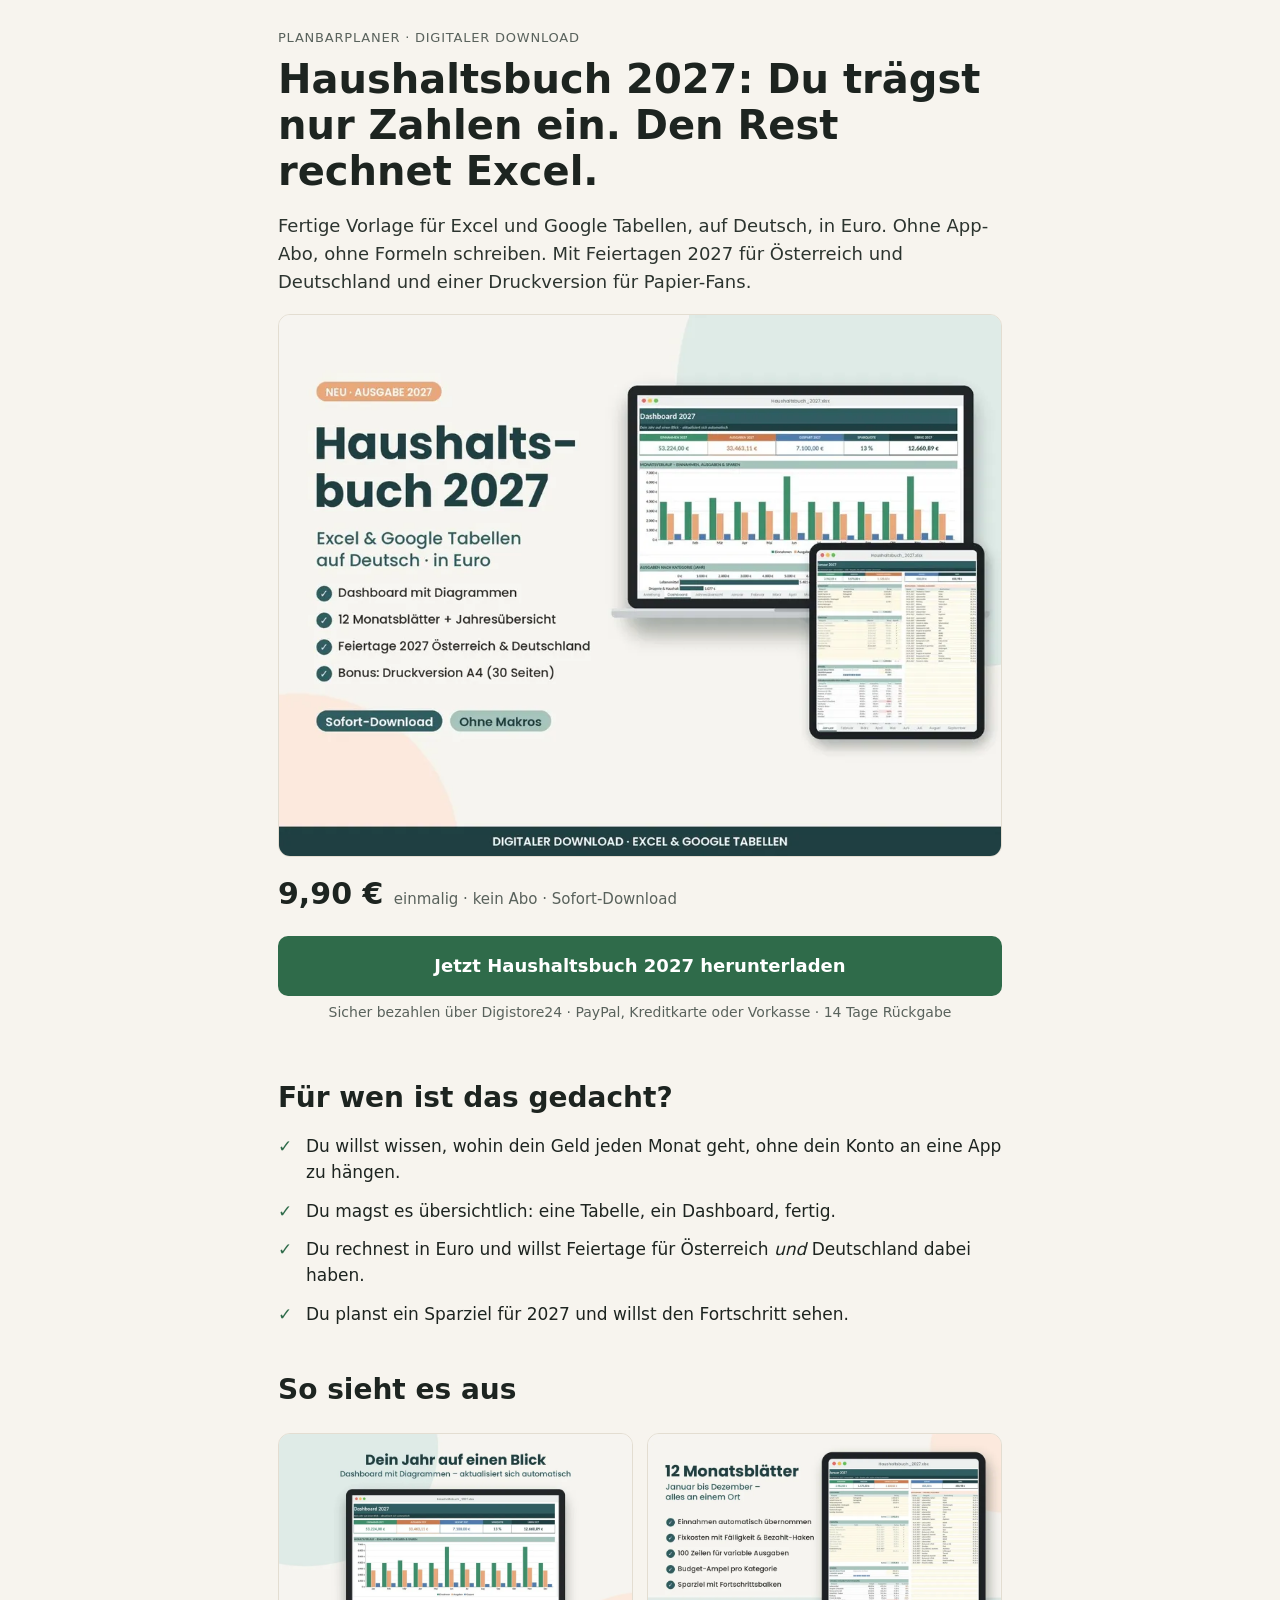
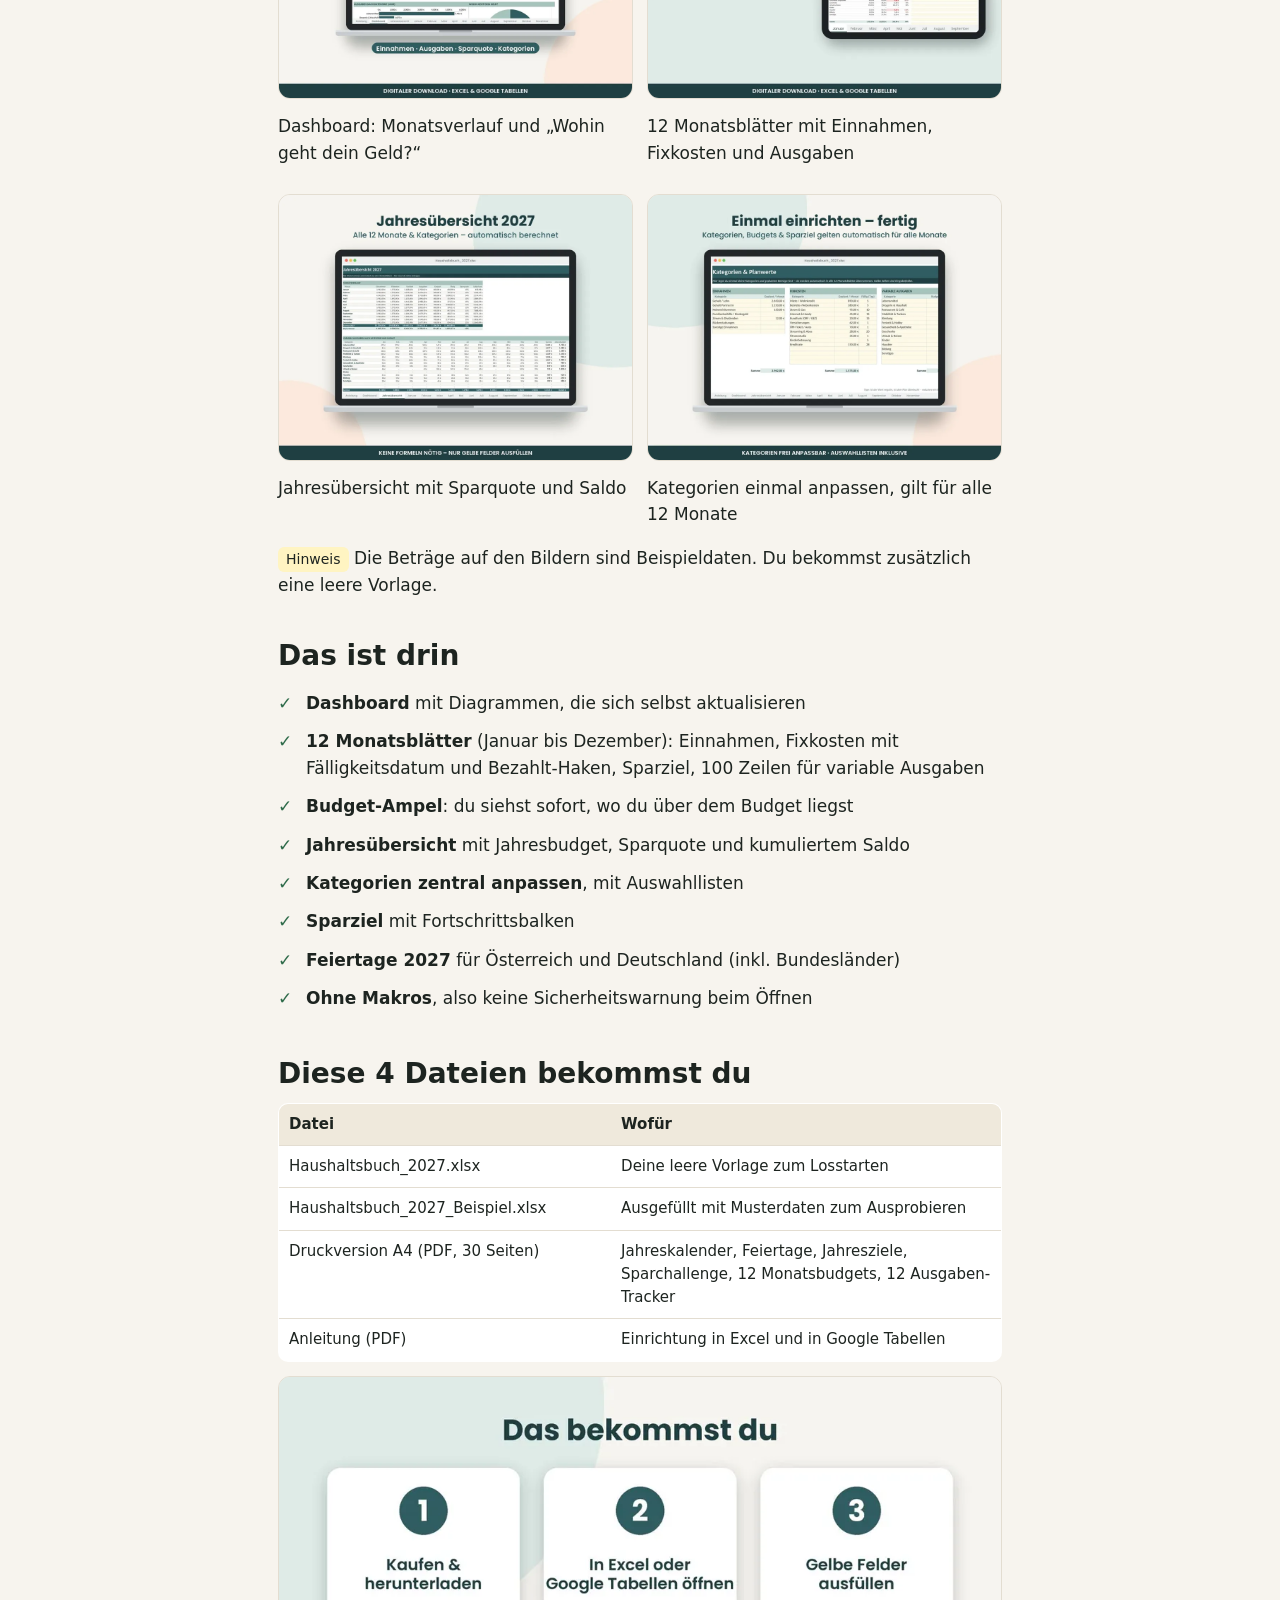
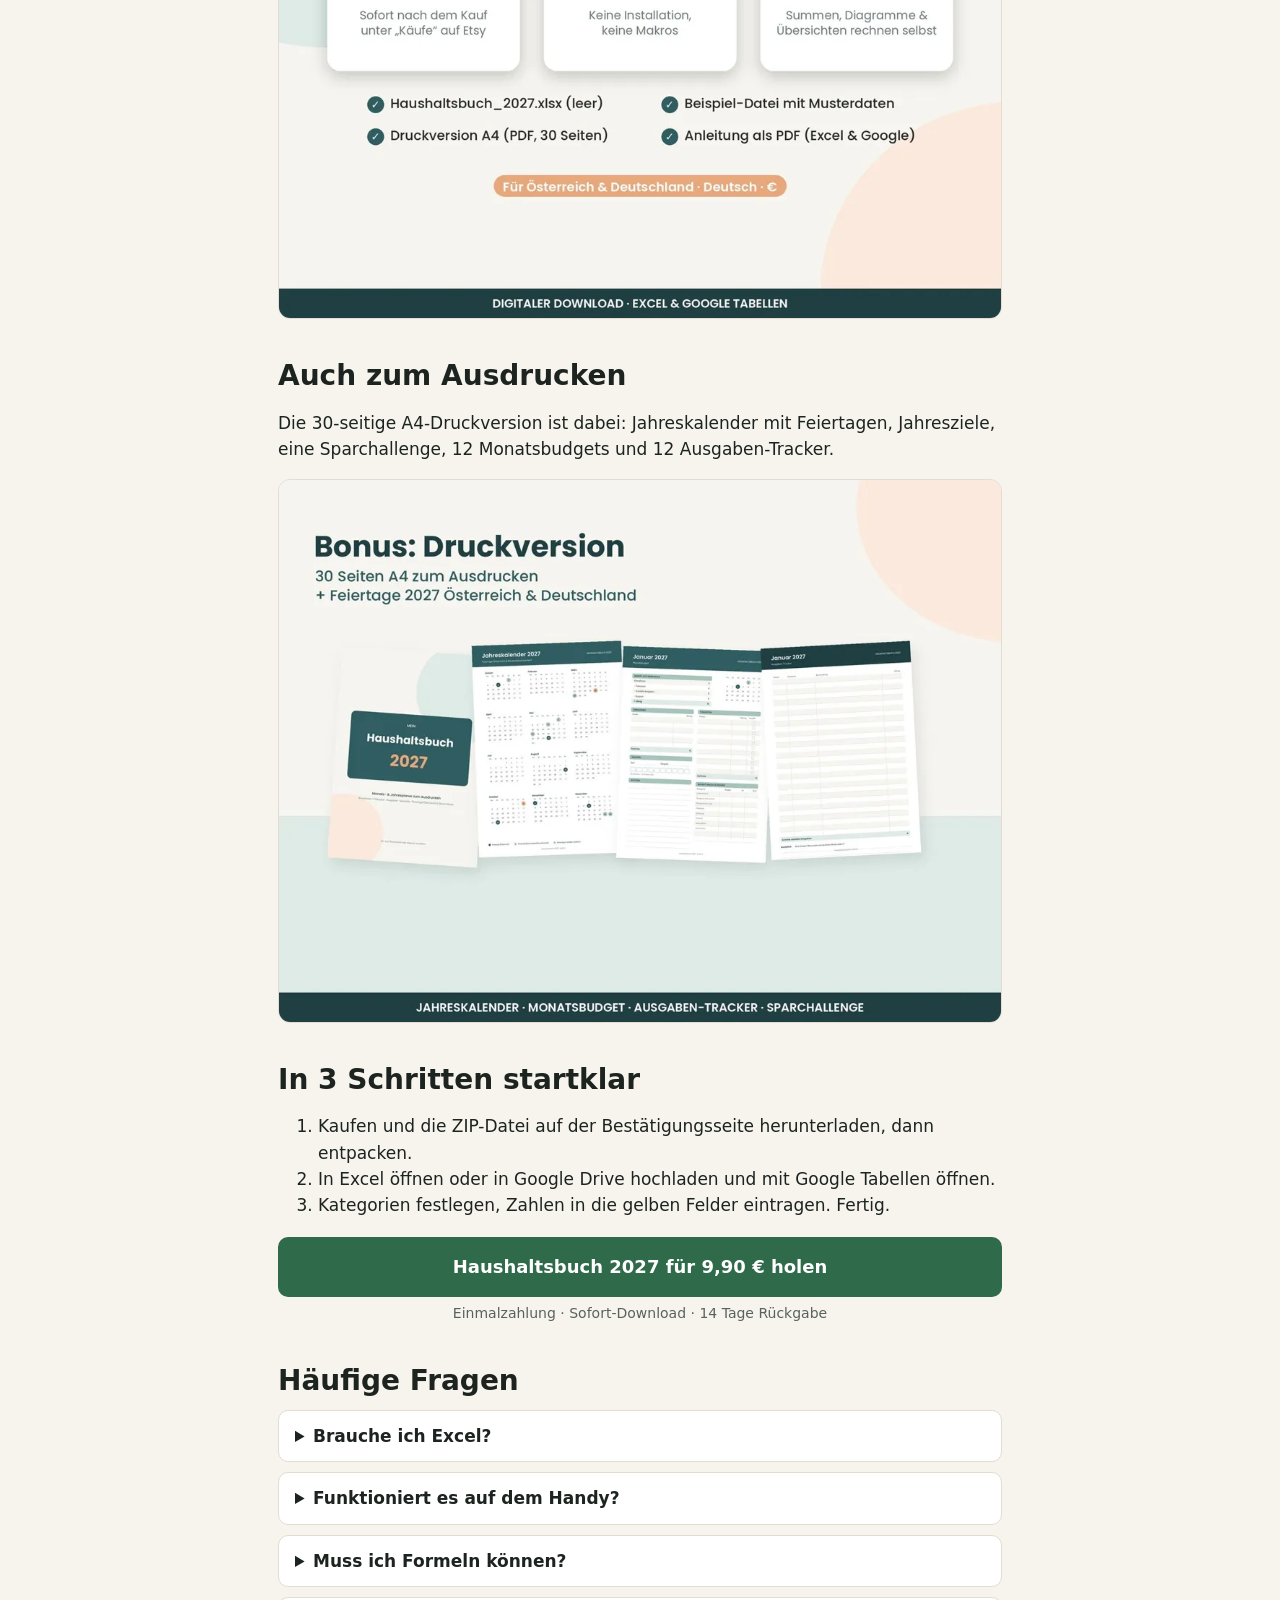
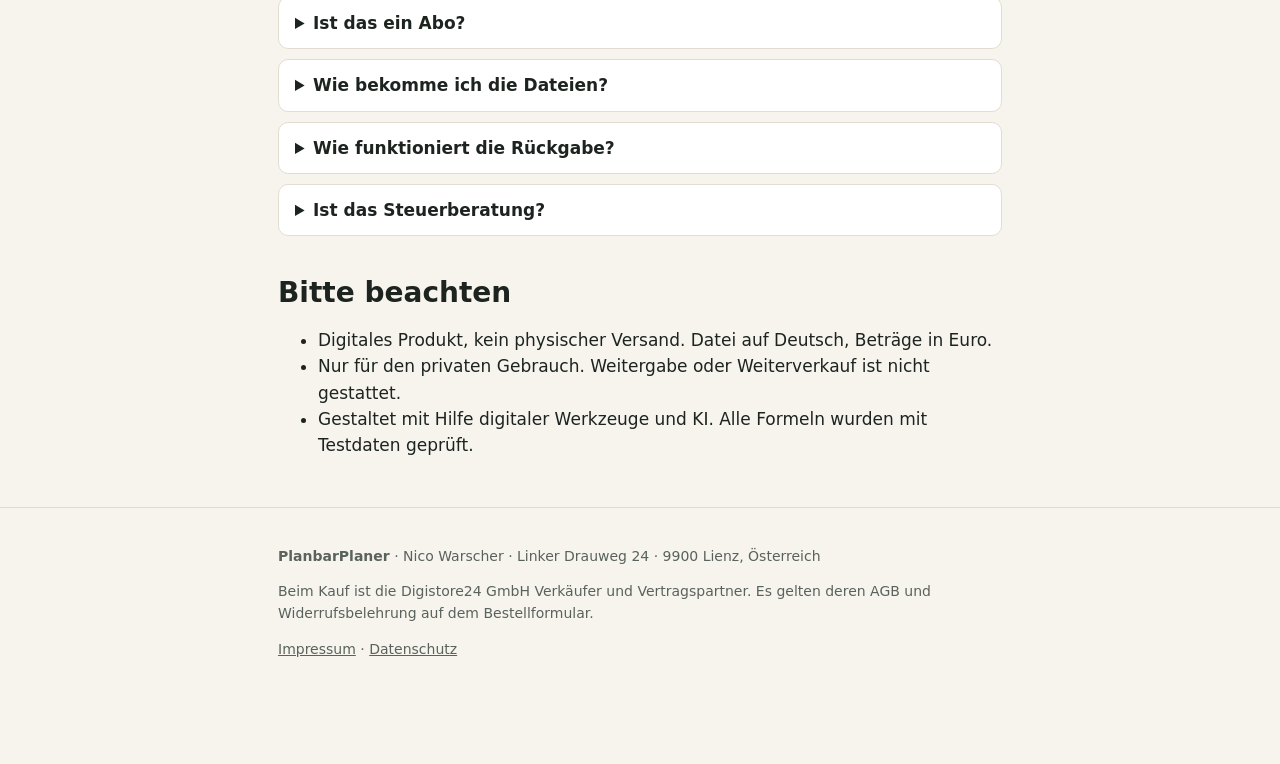
==== index.html @ 5f23e171 "Landingpage Haushaltsbuch 2027" ====
<!DOCTYPE html>
<html lang="de">
<head>
<meta charset="utf-8">
<meta name="viewport" content="width=device-width, initial-scale=1">
<title>Haushaltsbuch 2027 als Excel-Vorlage | ohne App-Abo | PlanbarPlaner</title>
<meta name="description" content="Fertiges Haushaltsbuch 2027 für Excel und Google Tabellen: nur gelbe Felder ausfüllen, Summen und Diagramme rechnen sich selbst. Mit Feiertagen für Österreich und Deutschland und Druckversion. 9,90 €, einmalig.">
<meta property="og:title" content="Haushaltsbuch 2027 – Excel & Google Tabellen">
<meta property="og:description" content="Nur gelbe Felder ausfüllen. Alles andere rechnet sich selbst. 9,90 € einmalig, Sofort-Download.">
<meta property="og:image" content="img/01_hero_haushaltsbuch_2027.webp">
<link rel="icon" href="data:,">
<link rel="stylesheet" href="style.css">
</head>
<body>
<header class="hero"><div class="wrap">
  <p class="kicker">PlanbarPlaner · Digitaler Download</p>
  <h1>Haushaltsbuch 2027: Du trägst nur Zahlen ein. Den Rest rechnet Excel.</h1>
  <p class="lead">Fertige Vorlage für Excel und Google Tabellen, auf Deutsch, in Euro. Ohne App-Abo, ohne Formeln schreiben. Mit Feiertagen 2027 für Österreich und Deutschland und einer Druckversion für Papier-Fans.</p>
  <img class="shot" src="img/01_hero_haushaltsbuch_2027.webp" width="1000" height="750" alt="Haushaltsbuch 2027: Dashboard mit Diagrammen und Monatsblätter auf Laptop und Tablet" fetchpriority="high">
  <p class="price">9,90 € <small>einmalig · kein Abo · Sofort-Download</small></p>
  <a class="btn" id="cta1" href="https://www.checkout-ds24.com/product/764030?ds24tr=lp" data-checkout>Jetzt Haushaltsbuch 2027 herunterladen</a>
  <p class="sub">Sicher bezahlen über Digistore24 · PayPal, Kreditkarte oder Vorkasse · 14 Tage Rückgabe</p>
</div></header>

<main class="wrap">

<h2>Für wen ist das gedacht?</h2>
<ul class="ticks">
  <li>Du willst wissen, wohin dein Geld jeden Monat geht, ohne dein Konto an eine App zu hängen.</li>
  <li>Du magst es übersichtlich: eine Tabelle, ein Dashboard, fertig.</li>
  <li>Du rechnest in Euro und willst Feiertage für Österreich <em>und</em> Deutschland dabei haben.</li>
  <li>Du planst ein Sparziel für 2027 und willst den Fortschritt sehen.</li>
</ul>

<h2>So sieht es aus</h2>
<div class="grid">
  <figure style="margin:0"><img class="shot" loading="lazy" src="img/02_dashboard_diagramme.webp" width="1000" height="750" alt="Dashboard mit Diagrammen: Monatsverlauf und Ausgaben nach Kategorie"><figcaption>Dashboard: Monatsverlauf und „Wohin geht dein Geld?“</figcaption></figure>
  <figure style="margin:0"><img class="shot" loading="lazy" src="img/03_monatsblaetter.webp" width="1000" height="750" alt="Monatsblatt mit Einnahmen, Fixkosten und Ausgaben"><figcaption>12 Monatsblätter mit Einnahmen, Fixkosten und Ausgaben</figcaption></figure>
  <figure style="margin:0"><img class="shot" loading="lazy" src="img/04_jahresuebersicht.webp" width="1000" height="750" alt="Jahresübersicht mit Sparquote und kumuliertem Saldo"><figcaption>Jahresübersicht mit Sparquote und Saldo</figcaption></figure>
  <figure style="margin:0"><img class="shot" loading="lazy" src="img/05_kategorien_einrichten.webp" width="1000" height="750" alt="Kategorien zentral anpassen"><figcaption>Kategorien einmal anpassen, gilt für alle 12 Monate</figcaption></figure>
</div>
<p><span class="tag">Hinweis</span> Die Beträge auf den Bildern sind Beispieldaten. Du bekommst zusätzlich eine leere Vorlage.</p>

<h2>Das ist drin</h2>
<ul class="ticks">
  <li><b>Dashboard</b> mit Diagrammen, die sich selbst aktualisieren</li>
  <li><b>12 Monatsblätter</b> (Januar bis Dezember): Einnahmen, Fixkosten mit Fälligkeitsdatum und Bezahlt-Haken, Sparziel, 100 Zeilen für variable Ausgaben</li>
  <li><b>Budget-Ampel</b>: du siehst sofort, wo du über dem Budget liegst</li>
  <li><b>Jahresübersicht</b> mit Jahresbudget, Sparquote und kumuliertem Saldo</li>
  <li><b>Kategorien zentral anpassen</b>, mit Auswahllisten</li>
  <li><b>Sparziel</b> mit Fortschrittsbalken</li>
  <li><b>Feiertage 2027</b> für Österreich und Deutschland (inkl. Bundesländer)</li>
  <li><b>Ohne Makros</b>, also keine Sicherheitswarnung beim Öffnen</li>
</ul>

<h2>Diese 4 Dateien bekommst du</h2>
<table>
  <tr><th>Datei</th><th>Wofür</th></tr>
  <tr><td>Haushaltsbuch_2027.xlsx</td><td>Deine leere Vorlage zum Losstarten</td></tr>
  <tr><td>Haushaltsbuch_2027_Beispiel.xlsx</td><td>Ausgefüllt mit Musterdaten zum Ausprobieren</td></tr>
  <tr><td>Druckversion A4 (PDF, 30 Seiten)</td><td>Jahreskalender, Feiertage, Jahresziele, Sparchallenge, 12 Monatsbudgets, 12 Ausgaben-Tracker</td></tr>
  <tr><td>Anleitung (PDF)</td><td>Einrichtung in Excel und in Google Tabellen</td></tr>
</table>
<img class="shot" loading="lazy" src="img/07_lieferumfang_so_gehts.webp" width="1000" height="750" alt="Lieferumfang und kurze Anleitung">

<h2>Auch zum Ausdrucken</h2>
<p>Die 30-seitige A4-Druckversion ist dabei: Jahreskalender mit Feiertagen, Jahresziele, eine Sparchallenge, 12 Monatsbudgets und 12 Ausgaben-Tracker.</p>
<img class="shot" loading="lazy" src="img/06_bonus_druckversion.webp" width="1000" height="750" alt="Druckversion A4 mit Jahreskalender, Monatsbudget und Ausgaben-Tracker">

<h2>In 3 Schritten startklar</h2>
<ol>
  <li>Kaufen und die ZIP-Datei auf der Bestätigungsseite herunterladen, dann entpacken.</li>
  <li>In Excel öffnen oder in Google Drive hochladen und mit Google Tabellen öffnen.</li>
  <li>Kategorien festlegen, Zahlen in die gelben Felder eintragen. Fertig.</li>
</ol>
<a class="btn" id="cta2" href="https://www.checkout-ds24.com/product/764030?ds24tr=lp" data-checkout>Haushaltsbuch 2027 für 9,90 € holen</a>
<p class="sub">Einmalzahlung · Sofort-Download · 14 Tage Rückgabe</p>

<h2>Häufige Fragen</h2>
<details><summary>Brauche ich Excel?</summary><p>Du brauchst Microsoft Excel (2016 oder neuer / Microsoft 365) oder ein kostenloses Google-Konto für Google Tabellen. Apple Numbers wird nicht offiziell unterstützt.</p></details>
<details><summary>Funktioniert es auf dem Handy?</summary><p>Die Vorlage ist für Computer und Tablet gedacht. Für das Handy ist sie nicht optimiert. Das Herunterladen der ZIP-Datei klappt aber auch im Handy-Browser.</p></details>
<details><summary>Muss ich Formeln können?</summary><p>Nein. Du trägst nur in die gelben Felder ein. Summen, Übersichten und Diagramme rechnen sich selbst.</p></details>
<details><summary>Ist das ein Abo?</summary><p>Nein. Du zahlst einmal 9,90 € und behältst die Dateien.</p></details>
<details><summary>Wie bekomme ich die Dateien?</summary><p>Als Download direkt nach der Zahlung über die Bestellbestätigungsseite von Digistore24. Es wird nichts per Post verschickt.</p></details>
<details><summary>Wie funktioniert die Rückgabe?</summary><p>Du hast 14 Tage Rückgaberecht. Die Abwicklung läuft über Digistore24.</p></details>
<details><summary>Ist das Steuerberatung?</summary><p>Nein. Das Haushaltsbuch ist ein Planungswerkzeug und keine Finanz- oder Steuerberatung.</p></details>

<h2>Bitte beachten</h2>
<ul>
  <li>Digitales Produkt, kein physischer Versand. Datei auf Deutsch, Beträge in Euro.</li>
  <li>Nur für den privaten Gebrauch. Weitergabe oder Weiterverkauf ist nicht gestattet.</li>
  <li>Gestaltet mit Hilfe digitaler Werkzeuge und KI. Alle Formeln wurden mit Testdaten geprüft.</li>
</ul>
</main>

<footer><div class="wrap">
  <p><b>PlanbarPlaner</b> · Nico Warscher · Linker Drauweg 24 · 9900 Lienz, Österreich</p>
  <p>Beim Kauf ist die Digistore24 GmbH Verkäufer und Vertragspartner. Es gelten deren AGB und Widerrufsbelehrung auf dem Bestellformular.</p>
  <p><a href="impressum.html">Impressum</a> · <a href="datenschutz.html">Datenschutz</a></p>
</div></footer>

<div class="sticky"><b>9,90 €</b><a id="cta3" href="https://www.checkout-ds24.com/product/764030?ds24tr=lp" data-checkout>Jetzt herunterladen</a></div>
<script>
/* Tracking: Quelle aus ?src= oder ?utm_source= (z. B. pinterest) als Digistore-ds24tr-Key an alle Kaufen-Links. Nur Buchstaben, Ziffern, - und _ (laut Digistore-Hilfe). */
(function(){try{var p=new URLSearchParams(location.search);var v=(p.get('src')||p.get('utm_source')||'').replace(/[^A-Za-z0-9_-]/g,'').slice(0,40);var c=(p.get('utm_campaign')||'').replace(/[^A-Za-z0-9_-]/g,'').slice(0,40);
var key='lp'+(v?'-'+v:'')+(c?'-'+c:'');
document.querySelectorAll('a[data-checkout]').forEach(function(a){a.href='https://www.checkout-ds24.com/product/764030?ds24tr='+encodeURIComponent(key);});}catch(e){}})();
</script>
</body>
</html>
---- style.css ----
:root{--bg:#f7f4ee;--ink:#1d2420;--mut:#59625c;--line:#e3ddd1;--acc:#2f6b4a;--acc2:#1f4a33;--card:#fff;--hl:#fff4c2}
*{box-sizing:border-box}
html{scroll-behavior:smooth}
body{margin:0;font:17px/1.55 system-ui,-apple-system,"Segoe UI",Roboto,sans-serif;background:var(--bg);color:var(--ink)}
.wrap{max-width:760px;margin:0 auto;padding:0 18px}
header.hero{padding:28px 0 8px}
.kicker{font-size:13px;letter-spacing:.06em;text-transform:uppercase;color:var(--mut);margin:0 0 8px}
h1{font-size:clamp(28px,7vw,40px);line-height:1.15;margin:0 0 12px}
h2{font-size:clamp(22px,5vw,28px);line-height:1.2;margin:40px 0 12px}
.lead{font-size:18px;color:#2c342f}
.btn{display:block;text-align:center;background:var(--acc);color:#fff;text-decoration:none;font-weight:700;padding:16px 20px;border-radius:10px;margin:18px 0 6px;font-size:18px}
.btn:hover,.btn:focus{background:var(--acc2)}
.sub{font-size:14px;color:var(--mut);text-align:center;margin:0 0 10px}
.price{font-size:30px;font-weight:800;margin:14px 0 0}
.price small{font-size:15px;font-weight:400;color:var(--mut)}
img{max-width:100%;height:auto;display:block}
.shot{border-radius:12px;border:1px solid var(--line);background:#fff;margin:14px 0}
ul.ticks{list-style:none;padding:0;margin:0}
ul.ticks li{padding:6px 0 6px 28px;position:relative}
ul.ticks li:before{content:"✓";position:absolute;left:0;color:var(--acc);font-weight:800}
.box{background:var(--card);border:1px solid var(--line);border-radius:12px;padding:16px 18px;margin:14px 0}
.grid{display:grid;gap:14px}
@media(min-width:700px){.grid{grid-template-columns:1fr 1fr}}
.tag{display:inline-block;background:var(--hl);border-radius:6px;padding:2px 8px;font-size:14px}
details{background:var(--card);border:1px solid var(--line);border-radius:10px;padding:12px 16px;margin:10px 0}
summary{cursor:pointer;font-weight:700}
details p{margin:8px 0 0;color:#2c342f}
table{width:100%;border-collapse:collapse;font-size:15px;background:#fff;border:1px solid var(--line);border-radius:10px;overflow:hidden}
td,th{padding:9px 10px;border-bottom:1px solid var(--line);text-align:left;vertical-align:top}
th{background:#efe9dc}
footer{margin-top:48px;padding:24px 0 90px;border-top:1px solid var(--line);font-size:14px;color:var(--mut)}
footer a{color:var(--mut)}
.sticky{position:fixed;left:0;right:0;bottom:0;background:#fffdf8;border-top:1px solid var(--line);padding:10px 16px;display:flex;gap:12px;align-items:center;justify-content:space-between;z-index:9}
.sticky b{font-size:18px}
.sticky a{background:var(--acc);color:#fff;text-decoration:none;font-weight:700;padding:11px 18px;border-radius:9px}
@media(min-width:900px){.sticky{display:none}}
.legal h2{font-size:20px;margin:28px 0 8px}.legal p,.legal li{font-size:16px}.back{display:inline-block;margin:20px 0}
table{table-layout:fixed}td,th{overflow-wrap:anywhere;word-break:break-word}th:first-child,td:first-child{width:46%}
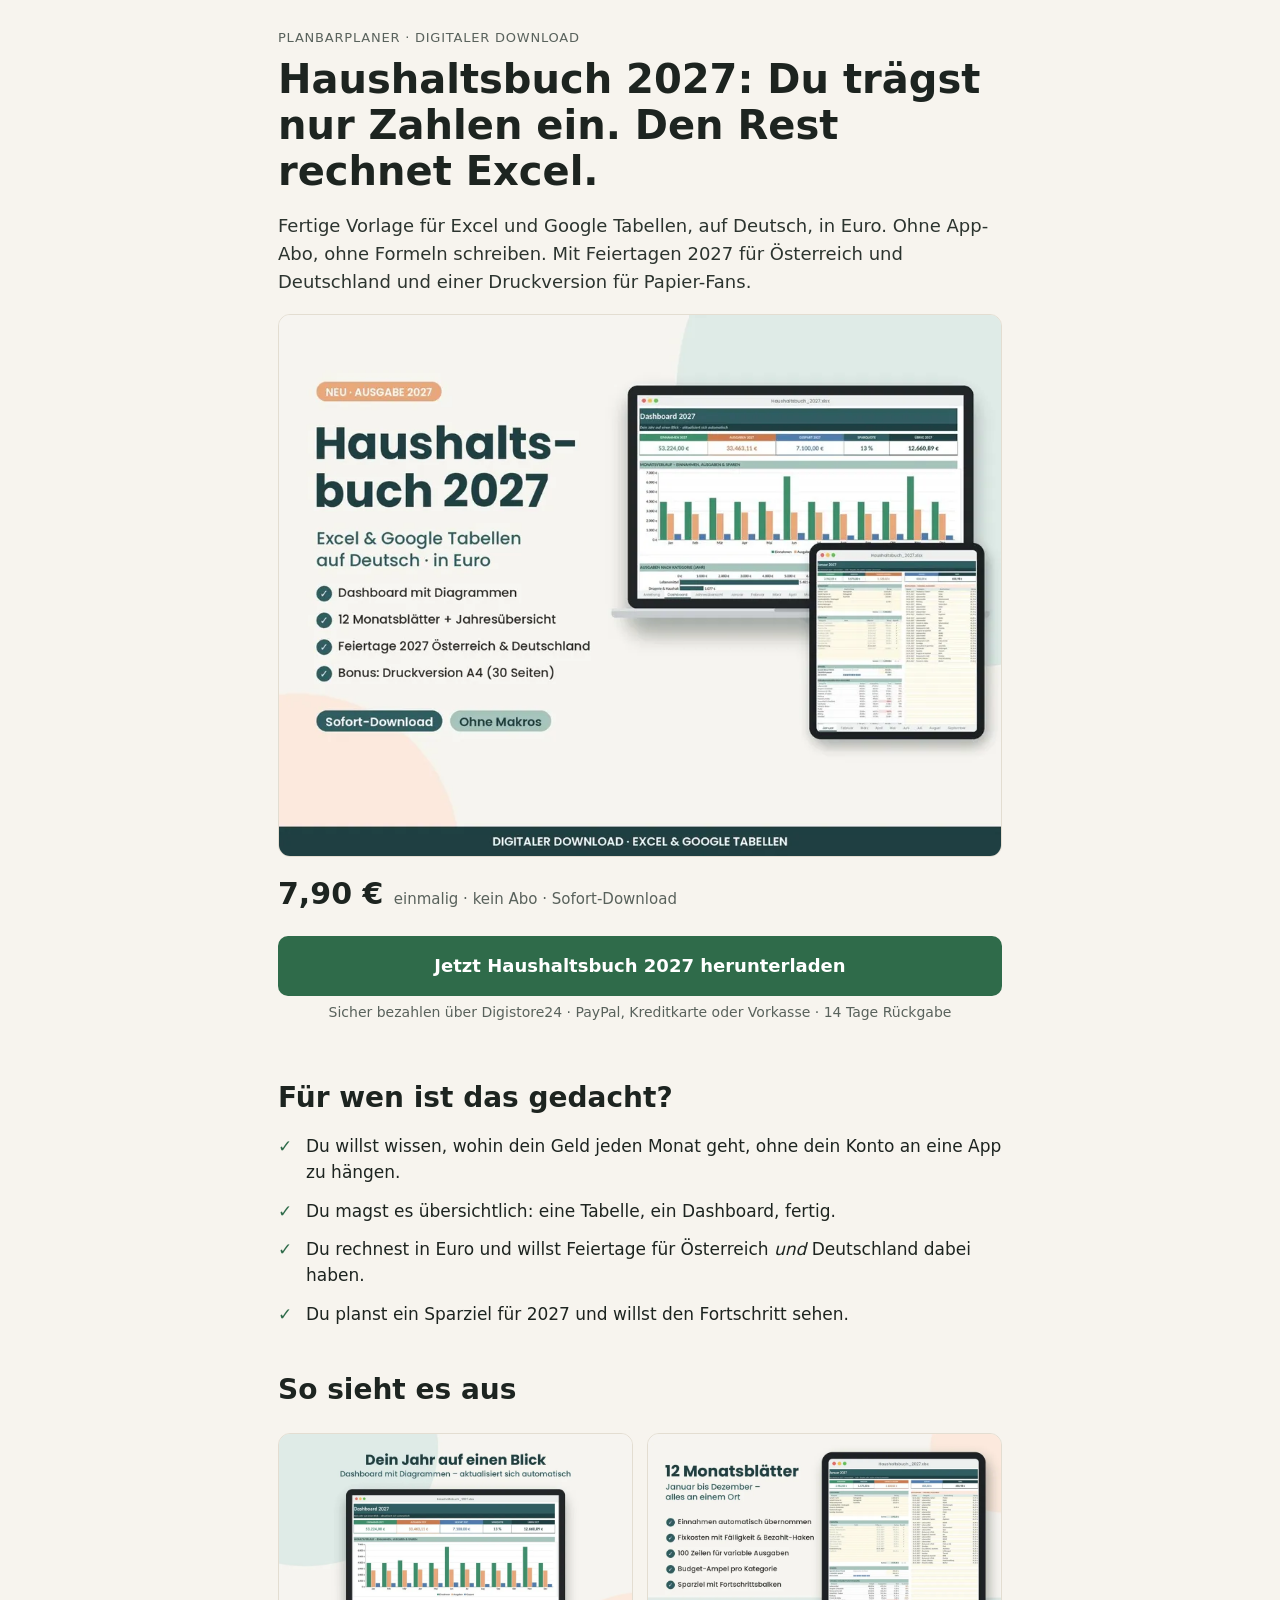
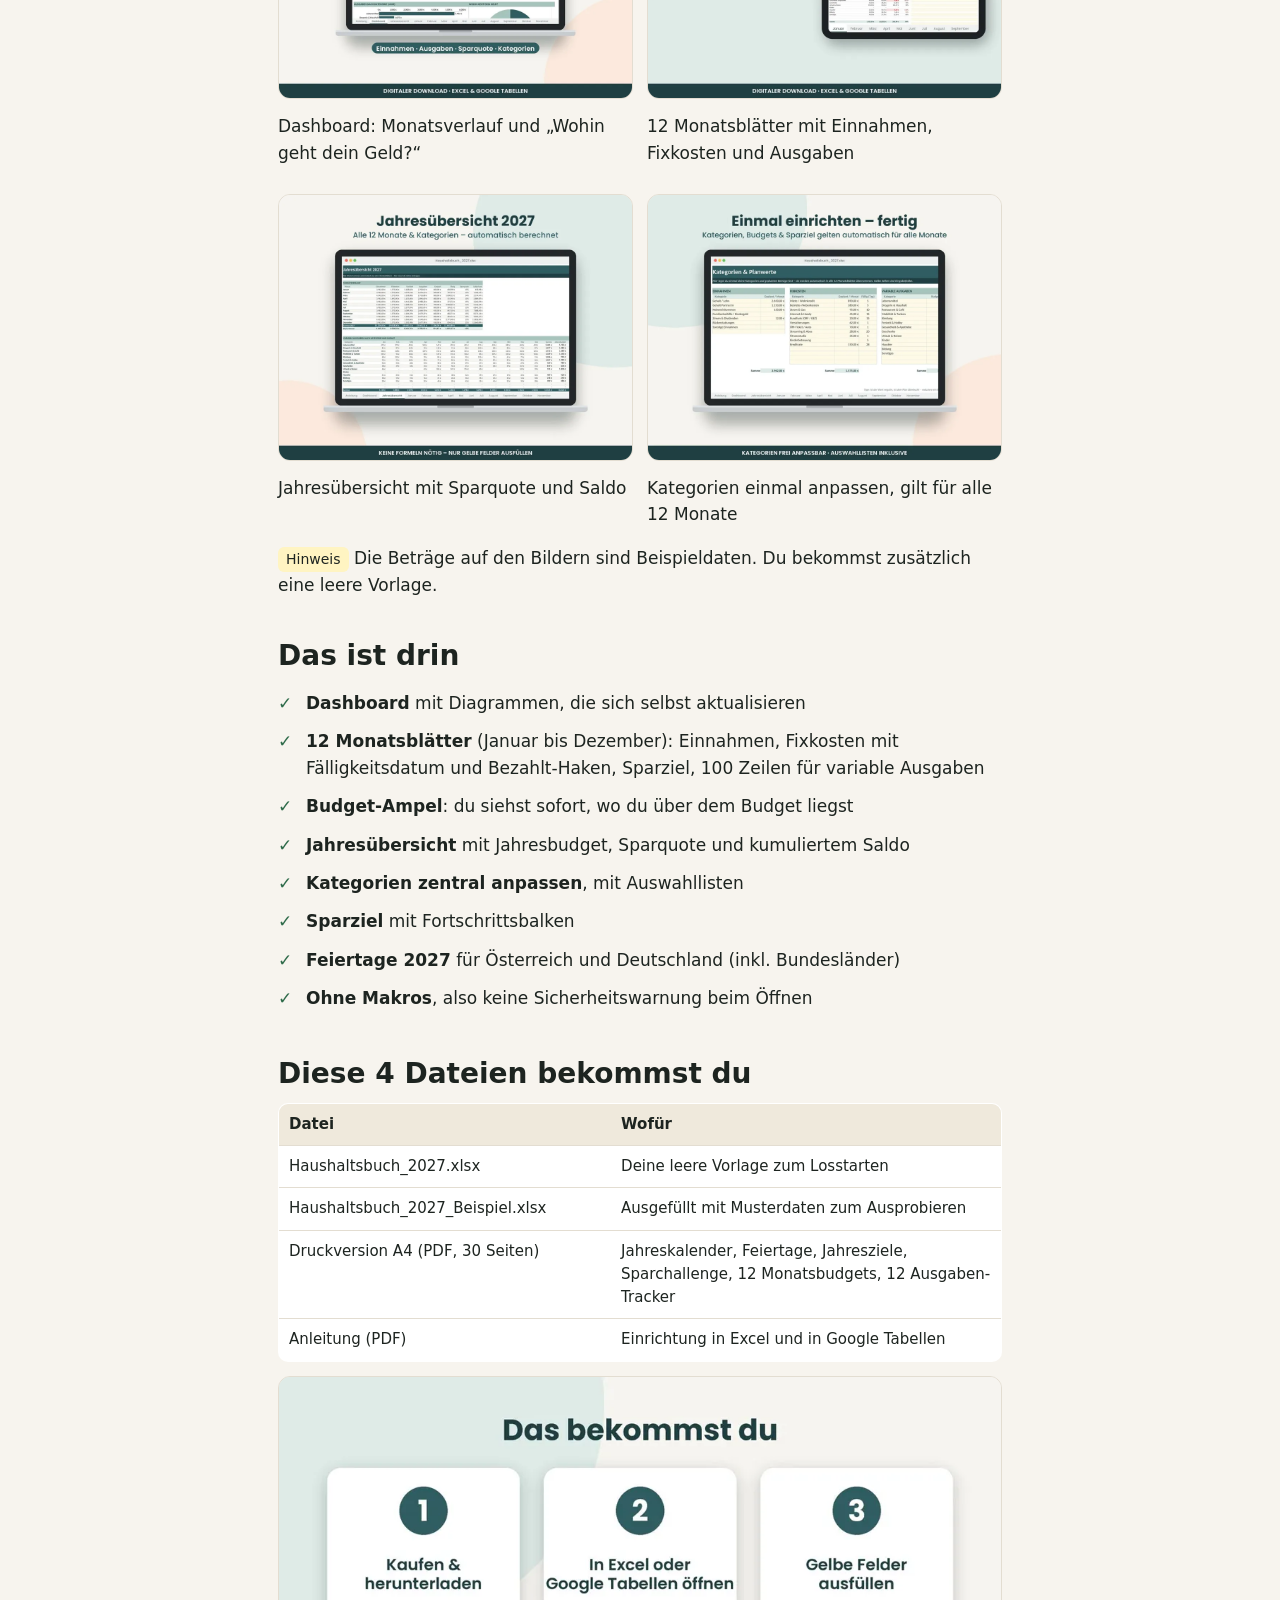
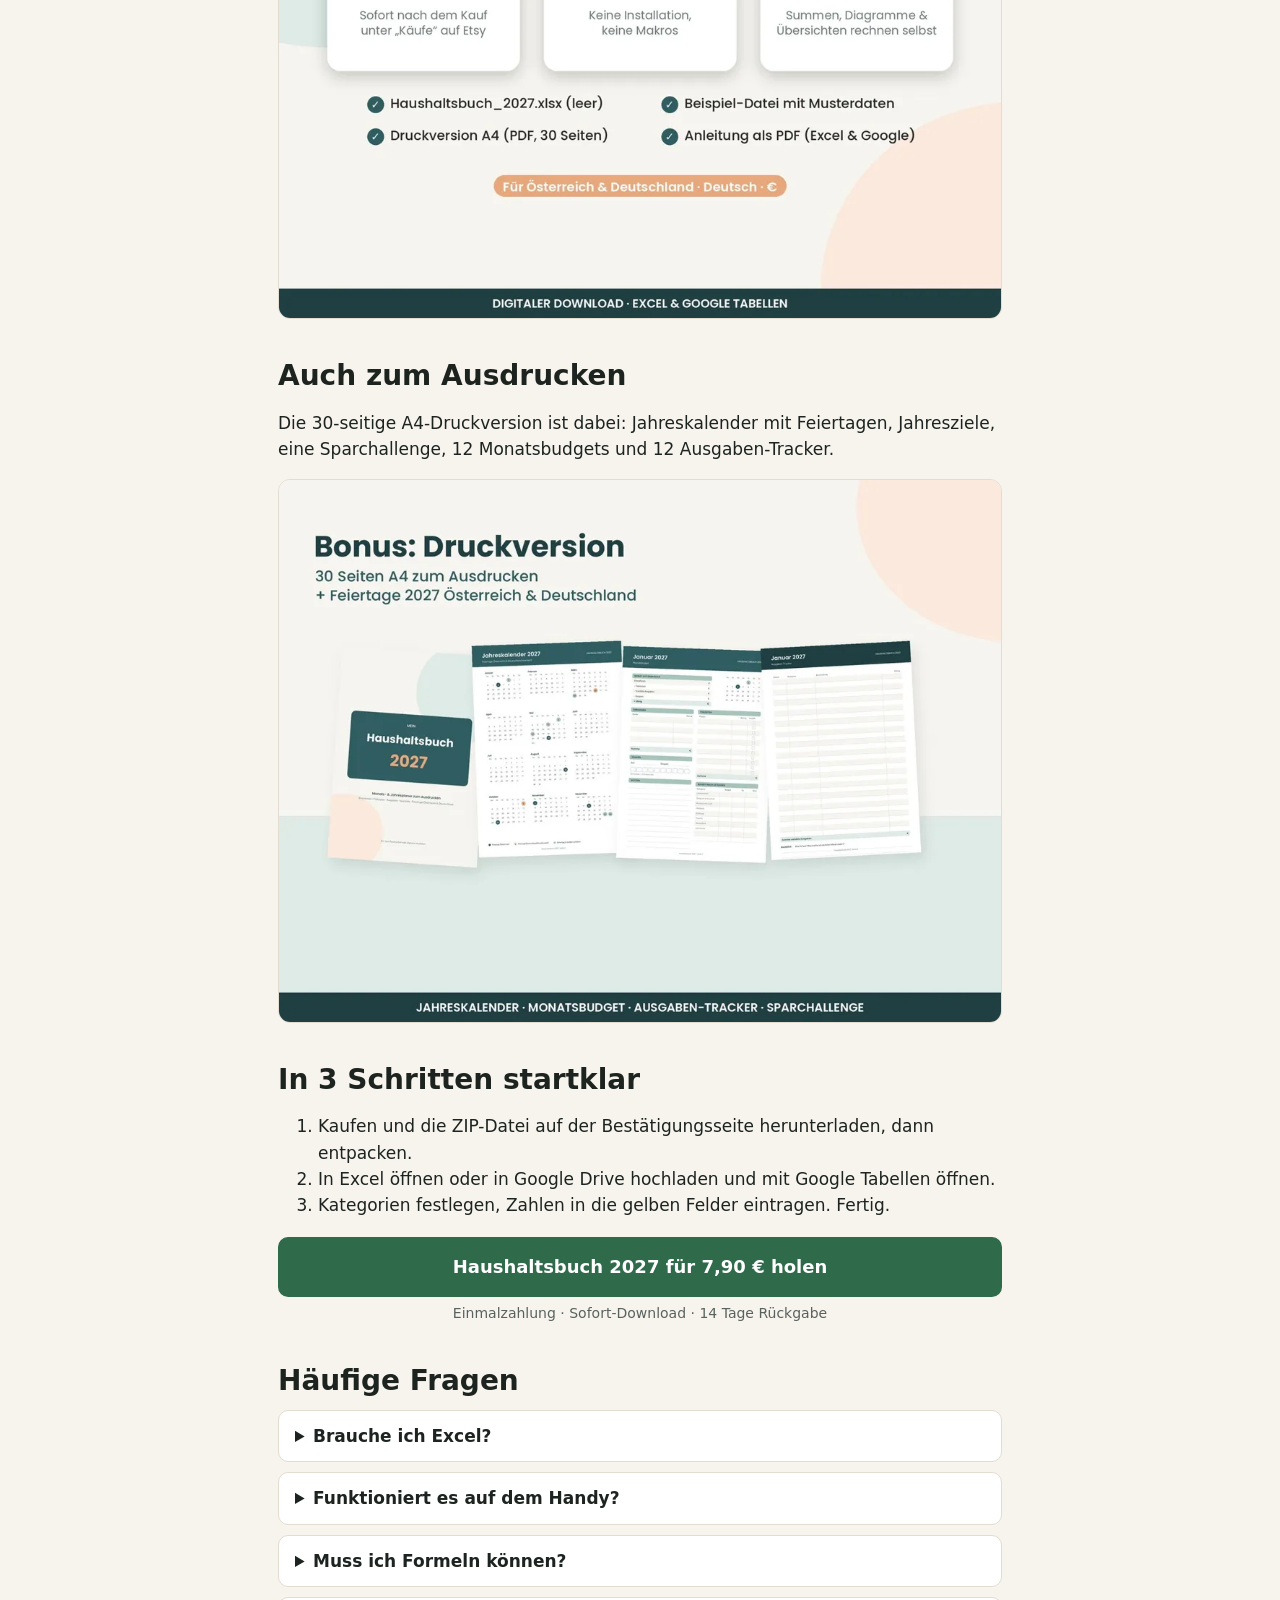
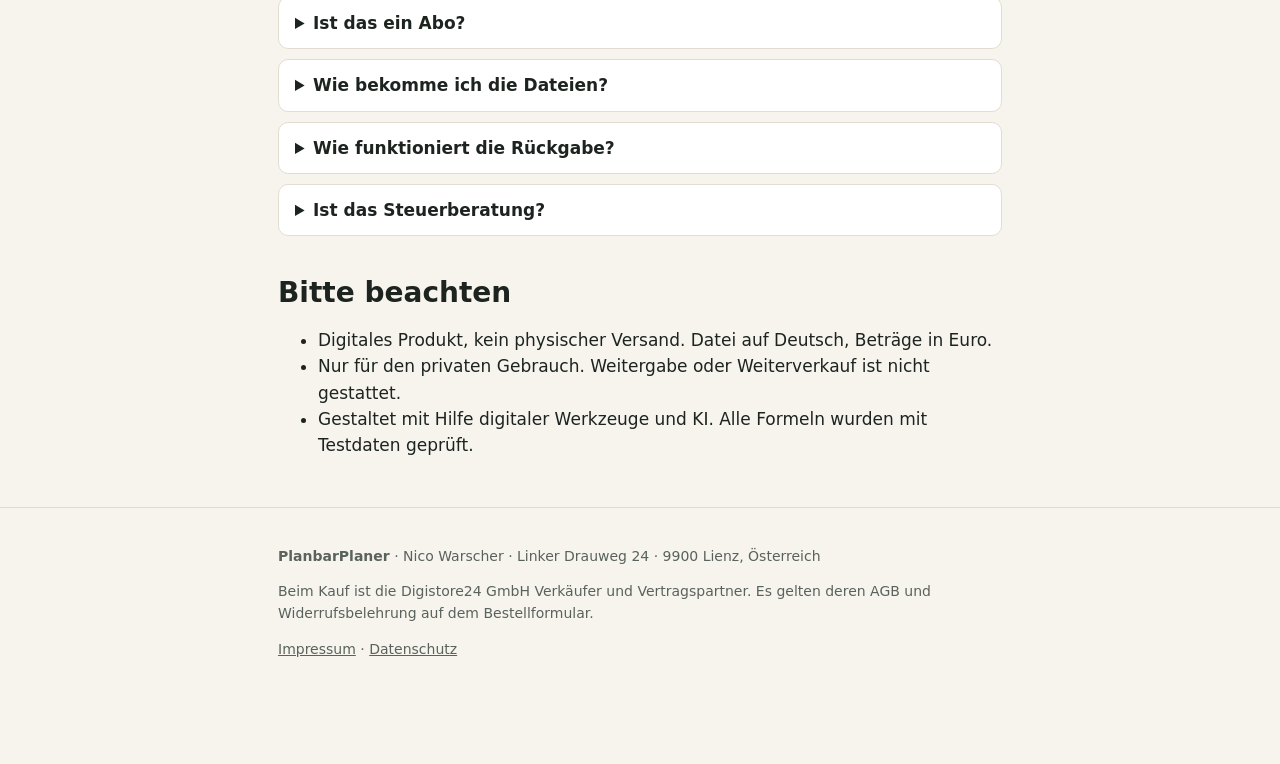
==== commit a6de67d4: "Preis 7,90 €" ====
--- a/index.html
+++ b/index.html
@@ -4,9 +4,9 @@
 <meta charset="utf-8">
 <meta name="viewport" content="width=device-width, initial-scale=1">
 <title>Haushaltsbuch 2027 als Excel-Vorlage | ohne App-Abo | PlanbarPlaner</title>
-<meta name="description" content="Fertiges Haushaltsbuch 2027 für Excel und Google Tabellen: nur gelbe Felder ausfüllen, Summen und Diagramme rechnen sich selbst. Mit Feiertagen für Österreich und Deutschland und Druckversion. 9,90 €, einmalig.">
+<meta name="description" content="Fertiges Haushaltsbuch 2027 für Excel und Google Tabellen: nur gelbe Felder ausfüllen, Summen und Diagramme rechnen sich selbst. Mit Feiertagen für Österreich und Deutschland und Druckversion. 7,90 €, einmalig.">
 <meta property="og:title" content="Haushaltsbuch 2027 – Excel & Google Tabellen">
-<meta property="og:description" content="Nur gelbe Felder ausfüllen. Alles andere rechnet sich selbst. 9,90 € einmalig, Sofort-Download.">
+<meta property="og:description" content="Nur gelbe Felder ausfüllen. Alles andere rechnet sich selbst. 7,90 € einmalig, Sofort-Download.">
 <meta property="og:image" content="img/01_hero_haushaltsbuch_2027.webp">
 <link rel="icon" href="data:,">
 <link rel="stylesheet" href="style.css">
@@ -17,7 +17,7 @@
   <h1>Haushaltsbuch 2027: Du trägst nur Zahlen ein. Den Rest rechnet Excel.</h1>
   <p class="lead">Fertige Vorlage für Excel und Google Tabellen, auf Deutsch, in Euro. Ohne App-Abo, ohne Formeln schreiben. Mit Feiertagen 2027 für Österreich und Deutschland und einer Druckversion für Papier-Fans.</p>
   <img class="shot" src="img/01_hero_haushaltsbuch_2027.webp" width="1000" height="750" alt="Haushaltsbuch 2027: Dashboard mit Diagrammen und Monatsblätter auf Laptop und Tablet" fetchpriority="high">
-  <p class="price">9,90 € <small>einmalig · kein Abo · Sofort-Download</small></p>
+  <p class="price">7,90 € <small>einmalig · kein Abo · Sofort-Download</small></p>
   <a class="btn" id="cta1" href="https://www.checkout-ds24.com/product/764030?ds24tr=lp" data-checkout>Jetzt Haushaltsbuch 2027 herunterladen</a>
   <p class="sub">Sicher bezahlen über Digistore24 · PayPal, Kreditkarte oder Vorkasse · 14 Tage Rückgabe</p>
 </div></header>
@@ -73,14 +73,14 @@
   <li>In Excel öffnen oder in Google Drive hochladen und mit Google Tabellen öffnen.</li>
   <li>Kategorien festlegen, Zahlen in die gelben Felder eintragen. Fertig.</li>
 </ol>
-<a class="btn" id="cta2" href="https://www.checkout-ds24.com/product/764030?ds24tr=lp" data-checkout>Haushaltsbuch 2027 für 9,90 € holen</a>
+<a class="btn" id="cta2" href="https://www.checkout-ds24.com/product/764030?ds24tr=lp" data-checkout>Haushaltsbuch 2027 für 7,90 € holen</a>
 <p class="sub">Einmalzahlung · Sofort-Download · 14 Tage Rückgabe</p>
 
 <h2>Häufige Fragen</h2>
 <details><summary>Brauche ich Excel?</summary><p>Du brauchst Microsoft Excel (2016 oder neuer / Microsoft 365) oder ein kostenloses Google-Konto für Google Tabellen. Apple Numbers wird nicht offiziell unterstützt.</p></details>
 <details><summary>Funktioniert es auf dem Handy?</summary><p>Die Vorlage ist für Computer und Tablet gedacht. Für das Handy ist sie nicht optimiert. Das Herunterladen der ZIP-Datei klappt aber auch im Handy-Browser.</p></details>
 <details><summary>Muss ich Formeln können?</summary><p>Nein. Du trägst nur in die gelben Felder ein. Summen, Übersichten und Diagramme rechnen sich selbst.</p></details>
-<details><summary>Ist das ein Abo?</summary><p>Nein. Du zahlst einmal 9,90 € und behältst die Dateien.</p></details>
+<details><summary>Ist das ein Abo?</summary><p>Nein. Du zahlst einmal 7,90 € und behältst die Dateien.</p></details>
 <details><summary>Wie bekomme ich die Dateien?</summary><p>Als Download direkt nach der Zahlung über die Bestellbestätigungsseite von Digistore24. Es wird nichts per Post verschickt.</p></details>
 <details><summary>Wie funktioniert die Rückgabe?</summary><p>Du hast 14 Tage Rückgaberecht. Die Abwicklung läuft über Digistore24.</p></details>
 <details><summary>Ist das Steuerberatung?</summary><p>Nein. Das Haushaltsbuch ist ein Planungswerkzeug und keine Finanz- oder Steuerberatung.</p></details>
@@ -99,7 +99,7 @@
   <p><a href="impressum.html">Impressum</a> · <a href="datenschutz.html">Datenschutz</a></p>
 </div></footer>
 
-<div class="sticky"><b>9,90 €</b><a id="cta3" href="https://www.checkout-ds24.com/product/764030?ds24tr=lp" data-checkout>Jetzt herunterladen</a></div>
+<div class="sticky"><b>7,90 €</b><a id="cta3" href="https://www.checkout-ds24.com/product/764030?ds24tr=lp" data-checkout>Jetzt herunterladen</a></div>
 <script>
 /* Tracking: Quelle aus ?src= oder ?utm_source= (z. B. pinterest) als Digistore-ds24tr-Key an alle Kaufen-Links. Nur Buchstaben, Ziffern, - und _ (laut Digistore-Hilfe). */
 (function(){try{var p=new URLSearchParams(location.search);var v=(p.get('src')||p.get('utm_source')||'').replace(/[^A-Za-z0-9_-]/g,'').slice(0,40);var c=(p.get('utm_campaign')||'').replace(/[^A-Za-z0-9_-]/g,'').slice(0,40);
